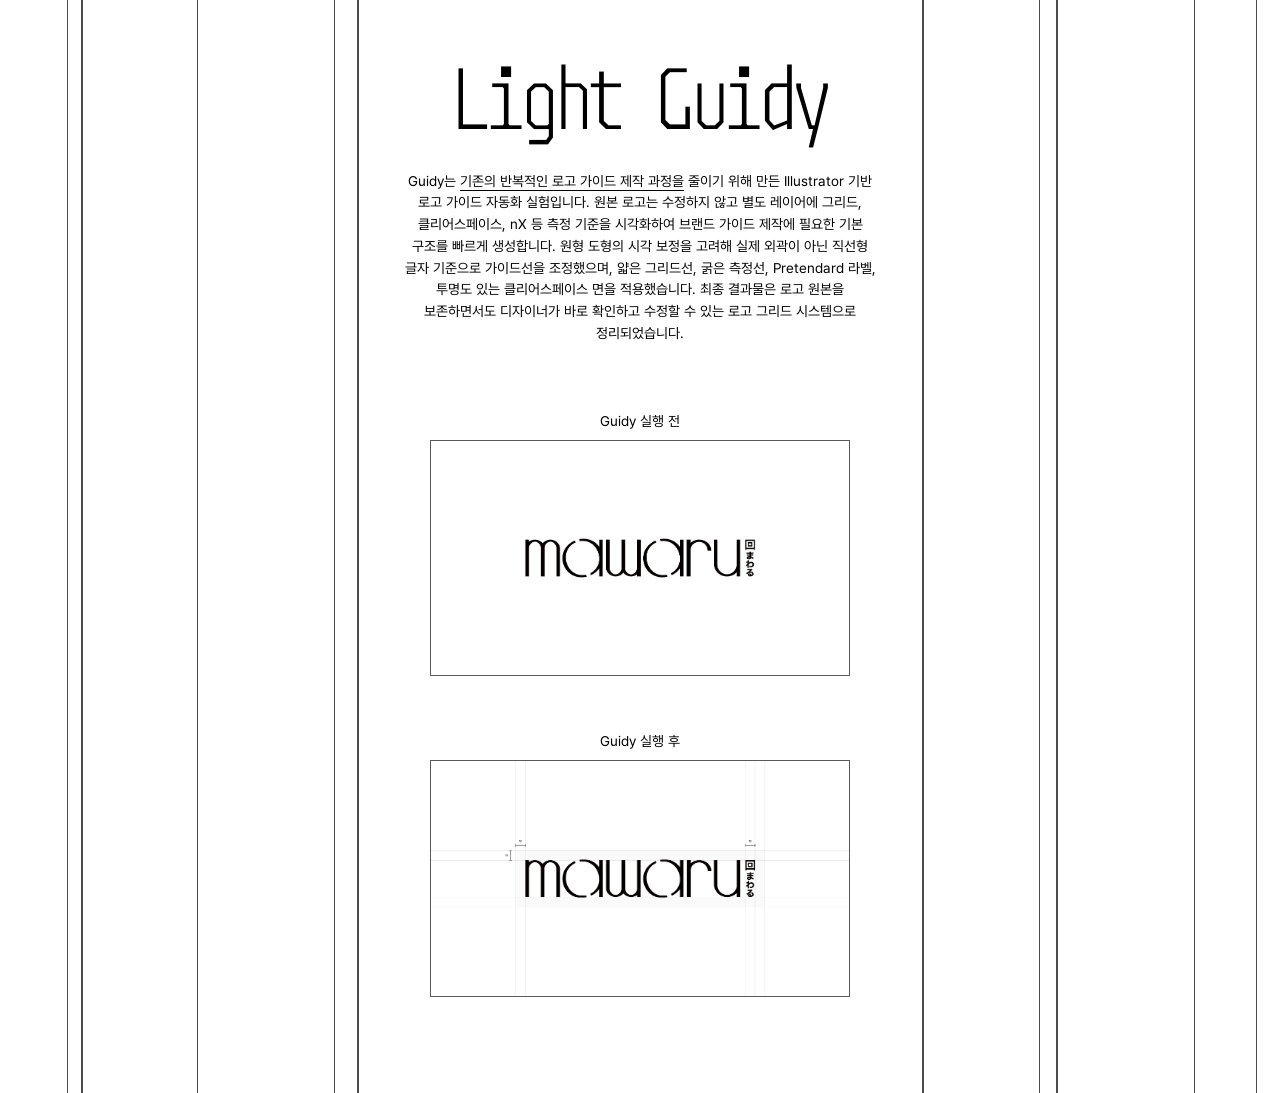
==== logo grid skill/index.html @ 76bb6ab0 "Replace site with 0724_link" ====
<!DOCTYPE html>
<html lang="ko">
<head>
    <meta charset="UTF-8">
    <meta name="viewport" content="width=device-width, initial-scale=1.0">

    <title>L Guidy</title>
    <link rel="icon" type="image/png" href="LG.png">

    <style>
        @font-face {
            font-family: "Steps Mono Thin";
            src: url("./fonts/Steps-Mono-Thin.otf") format("opentype");
            font-weight: 100;
            font-style: normal;
            font-display: swap;
        }

        @font-face {
            font-family: "Pretendard";
            src: url("./fonts/Pretendard-Regular.otf") format("opentype");
            font-weight: 400;
            font-style: normal;
            font-display: swap;
        }

        * {
            box-sizing: border-box;
        }

        html,
        body {
            margin: 0;
            padding: 0;
        }

        body {
            background-color: #ffffff;
            color: #000000;
        }

        /* 전체 페이지 */
        .page {
            position: relative;
            min-height: 100vh;
            overflow: hidden;
        }

        /* 세로선 전체를 담는 레이어 */
        .guide-lines {
            position: absolute;
            inset: 0;
            z-index: 0;

            pointer-events: none;
        }

        /* 세로선 하나 */
        .guide-lines span {
            position: absolute;
            top: 0;
            bottom: 0;
            left: var(--x);

            width: 1px;
            background-color: rgba(0, 0, 0, 0.7);
        }

        /* 일부 선을 조금 굵게 */
        .guide-lines .bold {
            width: 2px;
        }

        /* 실제 콘텐츠 */
        .content {
            position: relative;
            z-index: 1;

            width: min(560px, calc(100% - 40px));
            margin: 0 auto;
            padding: 54px 0 80px;

            text-align: center;
        }

        .title {
        margin: 0;

        display: inline-block;
        width: fit-content;

        padding: 6px 12px;

        font-family: "Steps Mono Thin", monospace;
        font-size: clamp(52px, 6vw, 82px);
        font-weight: 100;
        letter-spacing: -4px;
        line-height: 1;

        background-color: #ffffff;
        }

        .text1 {
        margin: 18px auto 0;

        display: inline-block;
        width: fit-content;
        max-width: 500px;

        padding: 10px 14px;

        font-family: "Pretendard", sans-serif;
        font-size: 14px;
        font-weight: 400;
        line-height: 1.55;
        word-break: keep-all;

        background-color: #ffffff;
        }

        /* 이미지 묶음 */
        .result-list {
            margin-top: 42px;

            display: flex;
            flex-direction: column;
            align-items: center;
            gap: 24px;
        }

        .result-item {
         width: 100%;
         display: flex;
         flex-direction: column;
         align-items: center;
         }

        .result-item figcaption {
            margin-bottom: 8px;

            font-family: "Pretendard", sans-serif;
            font-size: 14px;
            line-height: 1.4;
        }

        .result-item img {
            display: block;

            width: min(420px, 100%);
            height: auto;

            border: 1px solid rgba(0, 0, 0, 0.65);
            background-color: #ffffff;
        }

        .hover-preview {
            position: relative;
            display: inline-block;

            text-decoration: underline;
            text-underline-offset: 4px;
            cursor: pointer;
        }

        .hover-preview img {
            position: absolute;
            z-index: 10;

            top: calc(100% + 12px);
            left: 50%;
        
            width: 360px;
            max-width: 80vw;
            height: auto;

            transform: translateX(-50%) translateY(8px);

            opacity: 0;
            visibility: hidden;
            pointer-events: none;

            border: 1px solid #000;
            background-color: #fff;

            transition:
            opacity 0.2s ease,
            transform 0.2s ease,
            visibility 0.2s;
            }

.        hover-preview:hover img {
            opacity: 1;
            visibility: visible;
            transform: translateX(-50%) translateY(0);
        }

        /* 모바일 */
        @media (max-width: 600px) {
            .content {
                width: min(100% - 48px, 560px);
                padding-top: 40px;
            }

            .title {
                font-size: 52px;
                letter-spacing: -3px;
            }

            .text1 {
                font-size: 13px;
            }

            /* 모바일에서는 바깥쪽 선 일부 숨기기 */
            .guide-lines .mobile-hide {
                display: none;
            }
        }
    </style>
</head>

<body>
    <div class="page">

        <!-- 불규칙한 세로선 -->
        <div class="guide-lines" aria-hidden="true">
            <span style="--x: 5.2%;"></span>
            <span class="bold" style="--x: 6.3%;"></span>

            <span style="--x: 15.4%;"></span>

            <span style="--x: 26.1%;"></span>
            <span class="bold" style="--x: 27.9%;"></span>

            <span class="bold" style="--x: 72%;"></span>

            <span style="--x: 81.2%;"></span>
            <span class="bold" style="--x: 82.5%;"></span>

            <span class="mobile-hide" style="--x: 93.3%;"></span>
            <span class="mobile-hide" style="--x: 98.1%;"></span>
        </div>

        <main class="content">
            <h1 class="title">Light Guidy</h1>
                <p class="text1">
                 Guidy는
                 <span class="hover-preview">
                     기존의 반복적인 로고 가이드 제작 과정을
                     <img src="ZZALimages.png" alt="기존 로고 가이드 제작 과정">
                 </span>
                줄이기 위해 만든 Illustrator 기반 로고 가이드 자동화 실험입니다.
                원본 로고는 수정하지 않고 별도 레이어에 그리드, 클리어스페이스,
                nX 등 측정 기준을 시각화하여 브랜드 가이드 제작에 필요한 기본 구조를
                빠르게 생성합니다. 원형 도형의 시각 보정을 고려해 실제 외곽이 아닌
                직선형 글자 기준으로 가이드선을 조정했으며, 얇은 그리드선, 굵은 측정선,
                Pretendard 라벨, 투명도 있는 클리어스페이스 면을 적용했습니다.
                최종 결과물은 로고 원본을 보존하면서도 디자이너가 바로 확인하고
                수정할 수 있는 로고 그리드 시스템으로 정리되었습니다.
            </p>

            <section class="result-list">
                <figure class="result-item">
                    <figcaption>Guidy 실행 전</figcaption>

                    <img
                        src="before.png"
                        alt="Guidy 실행 전 로고"
                    >
                </figure>

                <figure class="result-item">
                    <figcaption>Guidy 실행 후</figcaption>

                    <img
                        src="after.png"
                        alt="Guidy 실행 후 로고 그리드"
                    >
                </figure>
            </section>
        </main>
    </div>
</body>
</html>
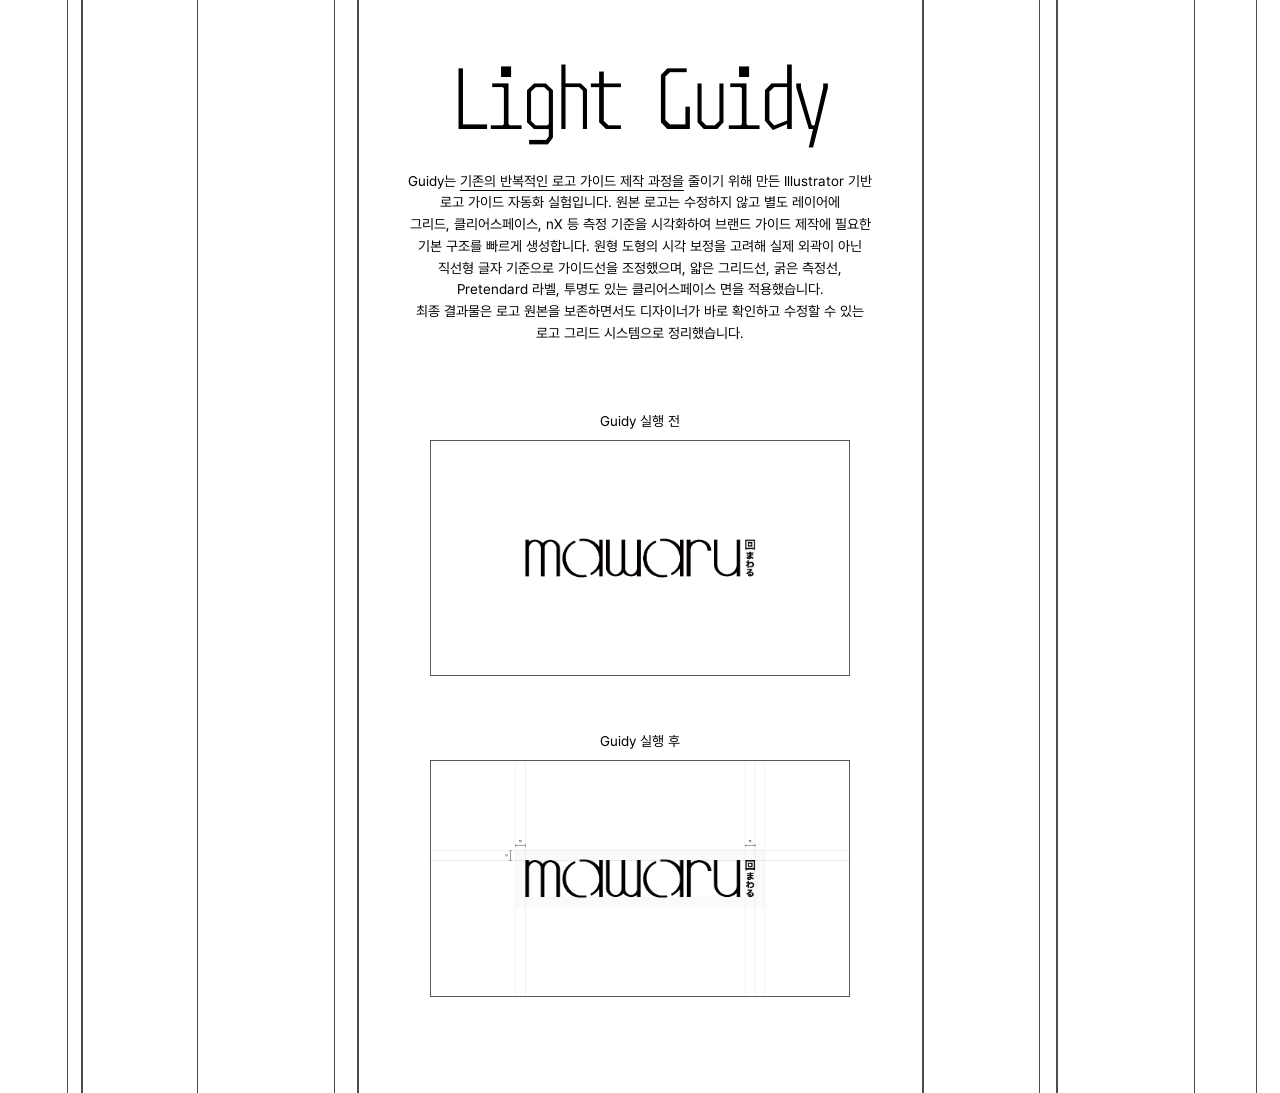
==== commit be60981b: "Sync latest 0724_link updates" ====
--- a/logo grid skill/index.html
+++ b/logo grid skill/index.html
@@ -249,13 +249,13 @@
                      <img src="ZZALimages.png" alt="기존 로고 가이드 제작 과정">
                  </span>
                 줄이기 위해 만든 Illustrator 기반 로고 가이드 자동화 실험입니다.
-                원본 로고는 수정하지 않고 별도 레이어에 그리드, 클리어스페이스,
+                원본 로고는 수정하지 않고 별도 레이어에<br> 그리드, 클리어스페이스,
                 nX 등 측정 기준을 시각화하여 브랜드 가이드 제작에 필요한 기본 구조를
                 빠르게 생성합니다. 원형 도형의 시각 보정을 고려해 실제 외곽이 아닌
                 직선형 글자 기준으로 가이드선을 조정했으며, 얇은 그리드선, 굵은 측정선,
-                Pretendard 라벨, 투명도 있는 클리어스페이스 면을 적용했습니다.
+                Pretendard 라벨, 투명도 있는 클리어스페이스 면을 적용했습니다.<br>
                 최종 결과물은 로고 원본을 보존하면서도 디자이너가 바로 확인하고
-                수정할 수 있는 로고 그리드 시스템으로 정리되었습니다.
+                수정할 수 있는 로고 그리드 시스템으로 정리했습니다.
             </p>
 
             <section class="result-list">
